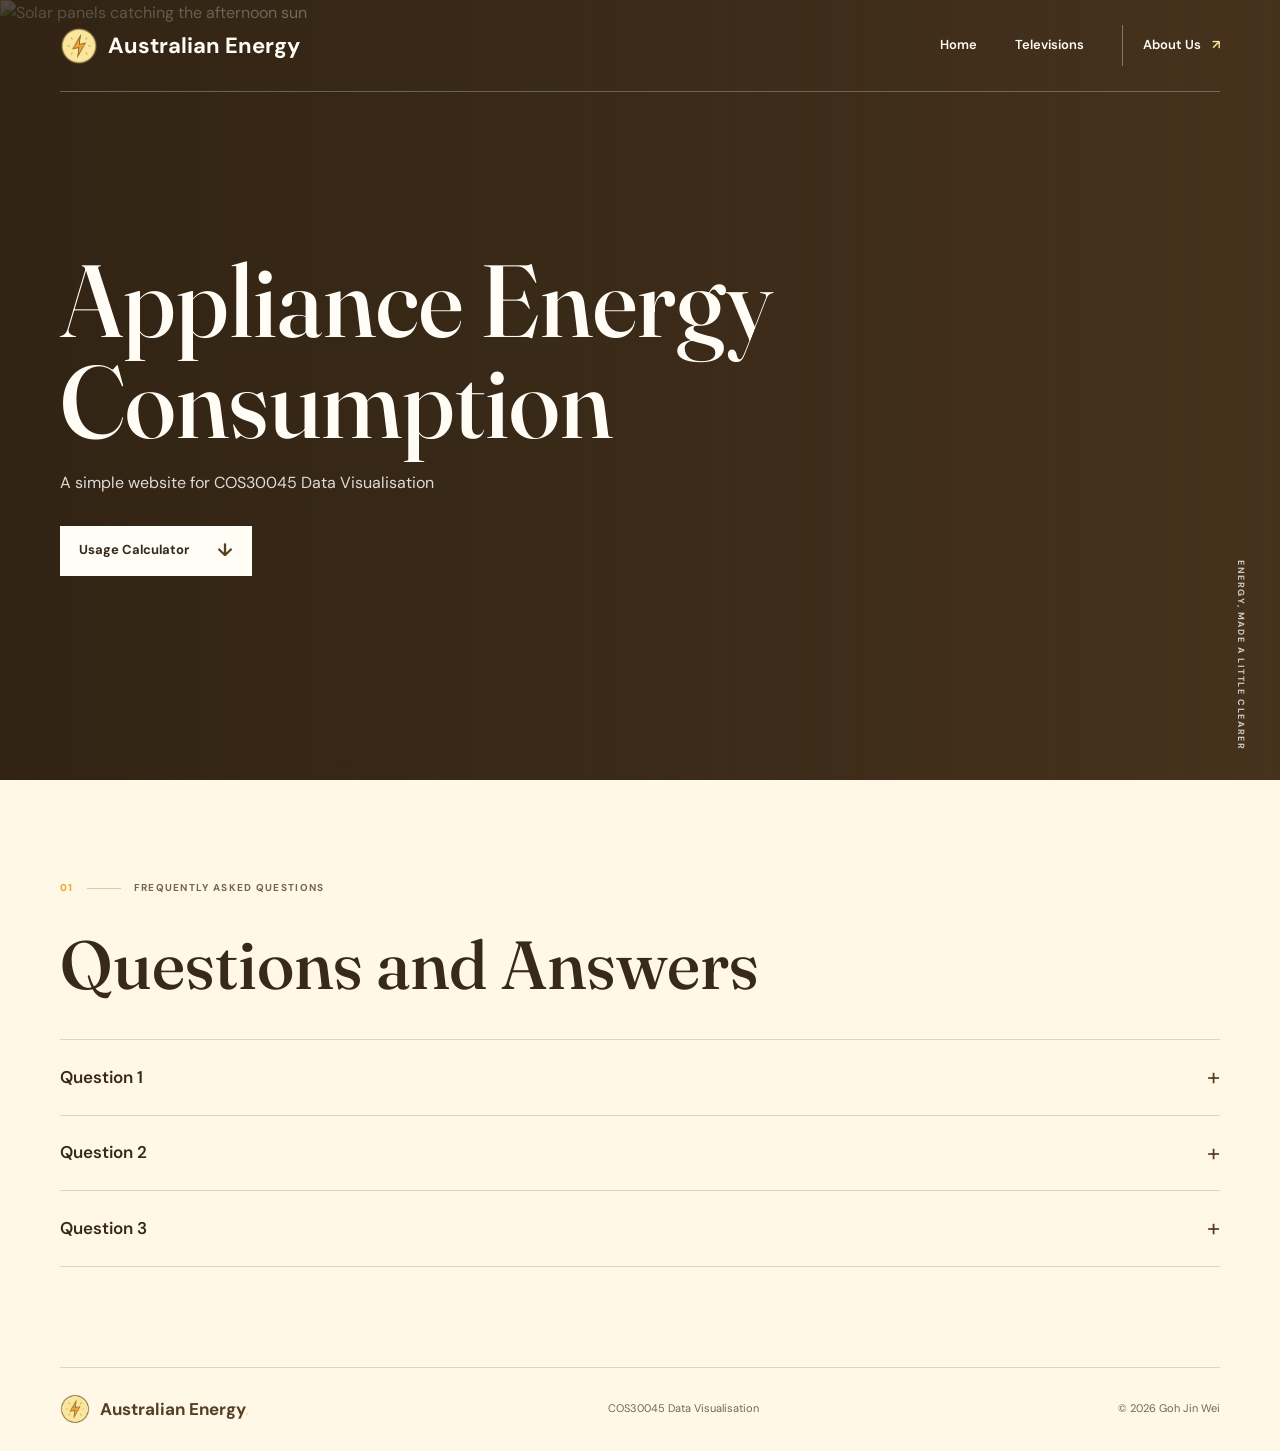
==== Exercise 0.2/energy-webpage-v1/index.html @ bd48f7db "basic website header, footer and navbar done" ====
<!doctype html>
<html lang="en">
	<head>
		<meta charset="utf-8">
		<meta name="viewport" content="width=device-width, initial-scale=1">
		<meta name="description" content="Simple ideas for understanding energy and making thoughtful choices at home.">
		<title>Appliance Energy Consumption </title>
		<link rel="preconnect" href="https://fonts.googleapis.com">
		<link rel="preconnect" href="https://fonts.gstatic.com" crossorigin>
		<link href="https://fonts.googleapis.com/css2?family=DM+Sans:wght@400;500;600;700&family=Fraunces:opsz,wght@9..144,500;9..144,600&display=swap" rel="stylesheet">
		<link rel="icon" href="images/PowerIcon.png" type="image/png">
		<link rel="stylesheet" href="css/styles.css">
		<script src="js/scripts.js" defer></script>
	</head>
	<body>
		<header class="hero" id="top">
			<img class="hero__image" src="https://images.unsplash.com/photo-1509391366360-2e959784a276?auto=format&fit=crop&w=2200&q=85" alt="Solar panels catching the afternoon sun">
			<div class="hero__shade"></div>

			<nav class="nav page-width" aria-label="Main navigation">
				<a class="brand" href="#top" aria-label="Current home">
					<img class="brand__icon" src="images/PowerIcon.png" alt="">
					<span>Australian Energy <span class="brand__period"></span></span>
				</a>
				<button class="nav__toggle" type="button" aria-expanded="false" aria-controls="nav-links" aria-label="Open navigation">
					<span></span><span></span>
				</button>
				<div class="nav__links" id="nav-links">
                    <a href="index.html">Home</a>
					<a href="televisions.html">Televisions</a>
					<a class="nav__contact" href="aboutus.html">About Us <span aria-hidden="true">↗</span></a>
				</div>
			</nav>

			<div class="hero__content page-width">
				<h1>Appliance Energy Consumption</h1>
				<p class="hero__intro">A simple website for COS30045 Data Visualisation</p>
				<a class="button button--light" href="usage.html">Usage Calculator <span aria-hidden="true">↓</span></a>
			</div>

			<div class="hero__note" aria-hidden="true">ENERGY, MADE A LITTLE CLEARER</div>
		</header>

		<main>
			<section class="faq section page-width" id="faq">
				<div class="section-kicker"><span>01</span><span class="section-kicker__line"></span><span>Frequently asked questions</span></div>
				<div class="faq__heading">
					<h2>Questions and Answers</h2>
				</div>
				<div class="faq__list">
					<article class="faq__item">
						<h3><button class="faq__question" type="button" aria-expanded="false" aria-controls="faq-answer-1">Question 1</button></h3>
						<div class="faq__answer" id="faq-answer-1" hidden><p>Placeholder answer</p></div>
					</article>
					<article class="faq__item">
						<h3><button class="faq__question" type="button" aria-expanded="false" aria-controls="faq-answer-2">Question 2</button></h3>
						<div class="faq__answer" id="faq-answer-2" hidden><p>Placeholder answer</p></div>
					</article>
					<article class="faq__item">
						<h3><button class="faq__question" type="button" aria-expanded="false" aria-controls="faq-answer-3">Question 3</button></h3>
						<div class="faq__answer" id="faq-answer-3" hidden><p>Placeholder answer</p></div>
					</article>
				</div>
			</section>
		</main>

		<footer class="footer page-width">
			<a class="brand brand--footer" href="#top"><img class="brand__icon" src="images/PowerIcon.png" alt=""><span>Australian Energy<span class="brand__period">.</span></span></a>
			<p>COS30045 Data Visualisation</p>
			<span>© <span id="year"></span> Goh Jin Wei</span>
		</footer>
	</body>
</html>
---- Exercise 0.2/energy-webpage-v1/css/styles.css ----
:root {
	color-scheme: light;
	--ink: #382a1b;
	--forest: #563f24;
	--leaf: #ffe49a;
	--paper: #fff8e7;
	--white: #fffdf6;
	--orange: #f2a21a;
	--muted: #76664d;
	--serif: "Fraunces", Georgia, serif;
	--sans: "DM Sans", "Segoe UI", sans-serif;
}

* { box-sizing: border-box; }

html { scroll-behavior: smooth; }

body {
	margin: 0;
	color: var(--ink);
	background: var(--paper);
	font-family: var(--sans);
	font-size: 16px;
	line-height: 1.6;
}

a { color: inherit; text-decoration: none; }
button { font: inherit; }

.page-width { width: min(1160px, calc(100% - 64px)); margin-inline: auto; }

.hero {
	position: relative;
	display: flex;
	min-height: min(780px, 92svh);
	flex-direction: column;
	overflow: hidden;
	color: var(--white);
	background: #49351f;
}

.hero__image, .hero__shade { position: absolute; inset: 0; width: 100%; height: 100%; }
.hero__image { object-fit: cover; object-position: center 53%; animation: arrive 1.1s ease-out both; }
.hero__shade { background: linear-gradient(90deg, rgb(45 32 18 / 82%) 0%, rgb(45 32 18 / 52%) 47%, rgb(45 32 18 / 10%) 100%); }

.nav { position: relative; z-index: 2; display: flex; min-height: 92px; align-items: center; justify-content: space-between; border-bottom: 1px solid rgb(255 255 255 / 27%); }
.brand { display: inline-flex; align-items: center; gap: 10px; color: var(--white); font-size: 22px; font-weight: 700; letter-spacing: 0; }
.brand__icon { display: block; width: 38px; height: 38px; flex: 0 0 auto; object-fit: contain; }
.brand__period { color: var(--leaf); }
.nav__links { display: flex; align-items: center; gap: 38px; font-size: 13px; font-weight: 600; }
.nav__links a { transition: color 160ms ease; }
.nav__links a:hover { color: var(--leaf); }
.nav__contact { padding: 10px 0 10px 20px; border-left: 1px solid rgb(255 255 255 / 35%); }
.nav__contact span { margin-left: 8px; color: var(--leaf); }
.nav__toggle { display: none; }

.hero__content { position: relative; z-index: 1; display: flex; flex: 1; flex-direction: column; align-items: flex-start; justify-content: center; padding-top: 36px; padding-bottom: 82px; animation: rise 700ms 100ms both; }
.eyebrow { display: flex; align-items: center; gap: 10px; margin: 0 0 22px; color: var(--leaf); font-size: 11px; font-weight: 700; letter-spacing: 1.4px; text-transform: uppercase; }
.eyebrow > span { width: 7px; height: 7px; border-radius: 50%; background: var(--orange); }
h1, h2, h3, p { margin-top: 0; }
h1, h2 { font-family: var(--serif); font-weight: 500; letter-spacing: 0; }
h1 { max-width: 720px; margin-bottom: 19px; font-size: clamp(58px, 8vw, 104px); line-height: .98; }
h1 em, h2 em { color: var(--leaf); font-weight: 500; }
.hero__intro { max-width: 440px; margin-bottom: 30px; color: rgb(255 254 250 / 84%); font-size: 16px; }
.button { display: inline-flex; min-height: 50px; align-items: center; justify-content: center; gap: 28px; padding: 0 19px; font-size: 13px; font-weight: 700; transition: transform 160ms ease, background 160ms ease; }
.button:hover { transform: translateY(-2px); }
.button--light { color: var(--ink); background: var(--white); }
.button--light span { color: var(--forest); font-size: 18px; }
.hero__note { position: absolute; right: 32px; bottom: 30px; color: rgb(255 255 255 / 75%); font-size: 9px; font-weight: 700; letter-spacing: 1.6px; writing-mode: vertical-rl; }

.section { padding-block: 112px; }
.section-kicker { display: flex; align-items: center; gap: 13px; color: var(--muted); font-size: 10px; font-weight: 700; letter-spacing: 1.3px; text-transform: uppercase; }
.section-kicker > span:first-child { color: var(--orange); }
.section-kicker__line { width: 34px; height: 1px; background: #d9cba9; }
.intro__grid { display: grid; grid-template-columns: 1.1fr .9fr; gap: 10%; align-items: start; margin-top: 36px; }
.intro h2, .closing h2 { max-width: 570px; margin-bottom: 0; font-size: clamp(42px, 5.5vw, 68px); line-height: 1.08; }
.intro h2 em, .closing h2 em { color: var(--forest); }
.intro__copy { padding-top: 7px; color: #695a43; font-size: 14px; }
.intro__copy p { margin-bottom: 17px; }
.text-link { display: inline-flex; gap: 18px; align-items: center; margin-top: 7px; color: var(--forest); font-size: 13px; font-weight: 700; }
.text-link span { color: var(--orange); font-size: 17px; }
.energy-strip { display: grid; grid-template-columns: repeat(3, 1fr); gap: 36px; margin-top: 82px; padding-top: 24px; border-top: 1px solid #e2d5b6; }
.energy-point__number { color: var(--orange); font-size: 11px; font-weight: 700; letter-spacing: 1px; }
.energy-point h3 { margin: 14px 0 8px; font-size: 17px; font-weight: 600; }
.energy-point p { max-width: 295px; margin-bottom: 0; color: var(--muted); font-size: 13px; }

.habits { padding-block: 104px 112px; color: var(--white); background: var(--forest); }
.section-kicker--light { color: rgb(255 254 250 / 65%); }
.section-kicker--light .section-kicker__line { background: rgb(255 255 255 / 28%); }
.habits__heading { display: flex; align-items: end; justify-content: space-between; gap: 40px; margin: 33px 0 56px; }
.habits__heading h2 { margin: 0; font-size: clamp(44px, 5.5vw, 68px); line-height: 1.05; }
.habits__heading h2 em { color: var(--leaf); }
.habits__heading > p { max-width: 300px; margin: 0 0 6px; color: rgb(255 254 250 / 70%); font-size: 14px; }
.habit { display: grid; grid-template-columns: 58px 1fr 30px; gap: 20px; align-items: center; padding: 23px 0; border-top: 1px solid rgb(255 255 255 / 24%); }
.habit:last-child { border-bottom: 1px solid rgb(255 255 255 / 24%); }
.habit__index { align-self: start; padding-top: 4px; color: var(--leaf); font-family: var(--serif); font-size: 21px; }
.habit h3 { margin: 0 0 3px; font-size: 18px; font-weight: 600; }
.habit p { margin: 0; color: rgb(255 254 250 / 66%); font-size: 13px; }
.habit__arrow { color: var(--leaf); font-size: 21px; }

.faq { padding-block: 100px; }
.faq__heading { display: flex; align-items: end; justify-content: space-between; gap: 30px; margin: 32px 0 38px; }
.faq__heading h2 { margin: 0; font-size: clamp(42px, 5.5vw, 68px); line-height: 1.08; }
.faq__heading h2 em { color: var(--forest); }
.faq__heading p { margin: 0 0 7px; color: var(--muted); font-size: 14px; }
.faq__item { border-top: 1px solid #e2d5b6; }
.faq__item:last-child { border-bottom: 1px solid #e2d5b6; }
.faq__item h3 { margin: 0; }
.faq__question { display: flex; width: 100%; min-height: 70px; align-items: center; justify-content: space-between; gap: 20px; padding: 18px 0; border: 0; color: var(--ink); background: transparent; text-align: left; font-size: 17px; font-weight: 600; cursor: pointer; }
.faq__question::after { content: "+"; color: var(--forest); font-size: 24px; font-weight: 400; }
.faq__question[aria-expanded="true"]::after { content: "−"; }
.faq__question:focus-visible { outline: 2px solid var(--orange); outline-offset: 4px; }
.faq__answer { max-width: 700px; padding: 0 36px 19px 0; color: var(--muted); font-size: 14px; }
.faq__answer p { margin: 0; }

.closing { display: grid; grid-template-columns: 100px 1fr .72fr; gap: 35px; align-items: center; padding-block: 100px; }
.closing__stamp { display: grid; width: 70px; aspect-ratio: 1; place-items: center; border: 1px solid #c8b58d; border-radius: 50%; color: var(--forest); }
.closing__stamp span { color: var(--orange); }
.eyebrow--dark { margin-bottom: 13px; color: var(--forest); }
.closing h2 { font-size: clamp(37px, 4.6vw, 56px); }
.closing__copy { max-width: 280px; margin: 34px 0 0; color: var(--muted); font-size: 13px; }
.footer { display: flex; min-height: 84px; align-items: center; justify-content: space-between; border-top: 1px solid #e2d5b6; }
.brand--footer { color: var(--forest); font-size: 17px; }
.brand--footer .brand__icon { width: 30px; height: 30px; }
.footer p, .footer > span { margin: 0; color: var(--muted); font-size: 11px; }

@keyframes arrive { from { transform: scale(1.035); opacity: .7; } to { transform: scale(1); opacity: 1; } }
@keyframes rise { from { transform: translateY(16px); opacity: 0; } to { transform: translateY(0); opacity: 1; } }

@media (max-width: 760px) {
	.page-width { width: min(100% - 40px, 560px); }
	.hero { min-height: 700px; min-height: min(780px, 92svh); }
	.hero__image { object-position: 59% center; }
	.hero__shade { background: linear-gradient(90deg, rgb(45 32 18 / 82%), rgb(45 32 18 / 46%)); }
	.nav { min-height: 76px; }
	.nav__toggle { z-index: 2; display: flex; width: 42px; height: 42px; flex-direction: column; align-items: center; justify-content: center; gap: 6px; border: 1px solid rgb(255 255 255 / 45%); background: transparent; }
	.nav__toggle span { width: 16px; height: 1px; background: var(--white); }
	.nav__links { position: absolute; top: 66px; right: 0; left: 0; display: none; align-items: stretch; gap: 0; padding: 8px 20px; background: var(--forest); }
	.nav__links.is-open { display: flex; flex-direction: column; }
	.nav__links a { padding: 14px 0; border-bottom: 1px solid rgb(255 255 255 / 18%); }
	.nav__links a:last-child { border: 0; }
	.nav__contact { padding-left: 0; border-left: 0; }
	.hero__content { padding-top: 25px; padding-bottom: 76px; }
	h1 { font-size: clamp(56px, 13vw, 82px); }
	.hero__intro { max-width: 390px; font-size: 15px; }
	.hero__note { right: 20px; bottom: 20px; }
	.section { padding-block: 78px; }
	.intro__grid { grid-template-columns: 1fr; gap: 23px; margin-top: 27px; }
	.intro h2 { max-width: 500px; font-size: 52px; }
	.energy-strip { grid-template-columns: 1fr; gap: 25px; margin-top: 48px; }
	.energy-point { display: grid; grid-template-columns: 42px 1fr; column-gap: 13px; }
	.energy-point__number { grid-row: span 2; padding-top: 2px; }
	.energy-point h3 { margin: 0 0 5px; }
	.energy-point p { max-width: 420px; }
	.habits { padding-block: 78px; }
	.habits__heading { align-items: start; flex-direction: column; gap: 17px; margin: 29px 0 36px; }
	.habits__heading h2 { font-size: 54px; }
	.habit { grid-template-columns: 34px 1fr 22px; gap: 12px; }
	.habit h3 { font-size: 16px; }
	.faq { padding-block: 76px; }
	.faq__heading { align-items: start; flex-direction: column; gap: 12px; margin: 27px 0 27px; }
	.faq__heading h2 { font-size: 48px; }
	.faq__question { min-height: 64px; font-size: 15px; }
	.closing { grid-template-columns: 58px 1fr; gap: 20px; padding-block: 75px; }
	.closing__stamp { width: 52px; font-size: 30px; }
	.closing h2 { font-size: 43px; }
	.closing__copy { grid-column: 2; margin: 0; }
	.footer { min-height: 110px; flex-wrap: wrap; gap: 8px 20px; padding-block: 18px; }
	.footer p { order: 3; width: 100%; }
}

@media (prefers-reduced-motion: reduce) {
	*, *::before, *::after { scroll-behavior: auto !important; animation-duration: .01ms !important; animation-iteration-count: 1 !important; transition-duration: .01ms !important; }
}
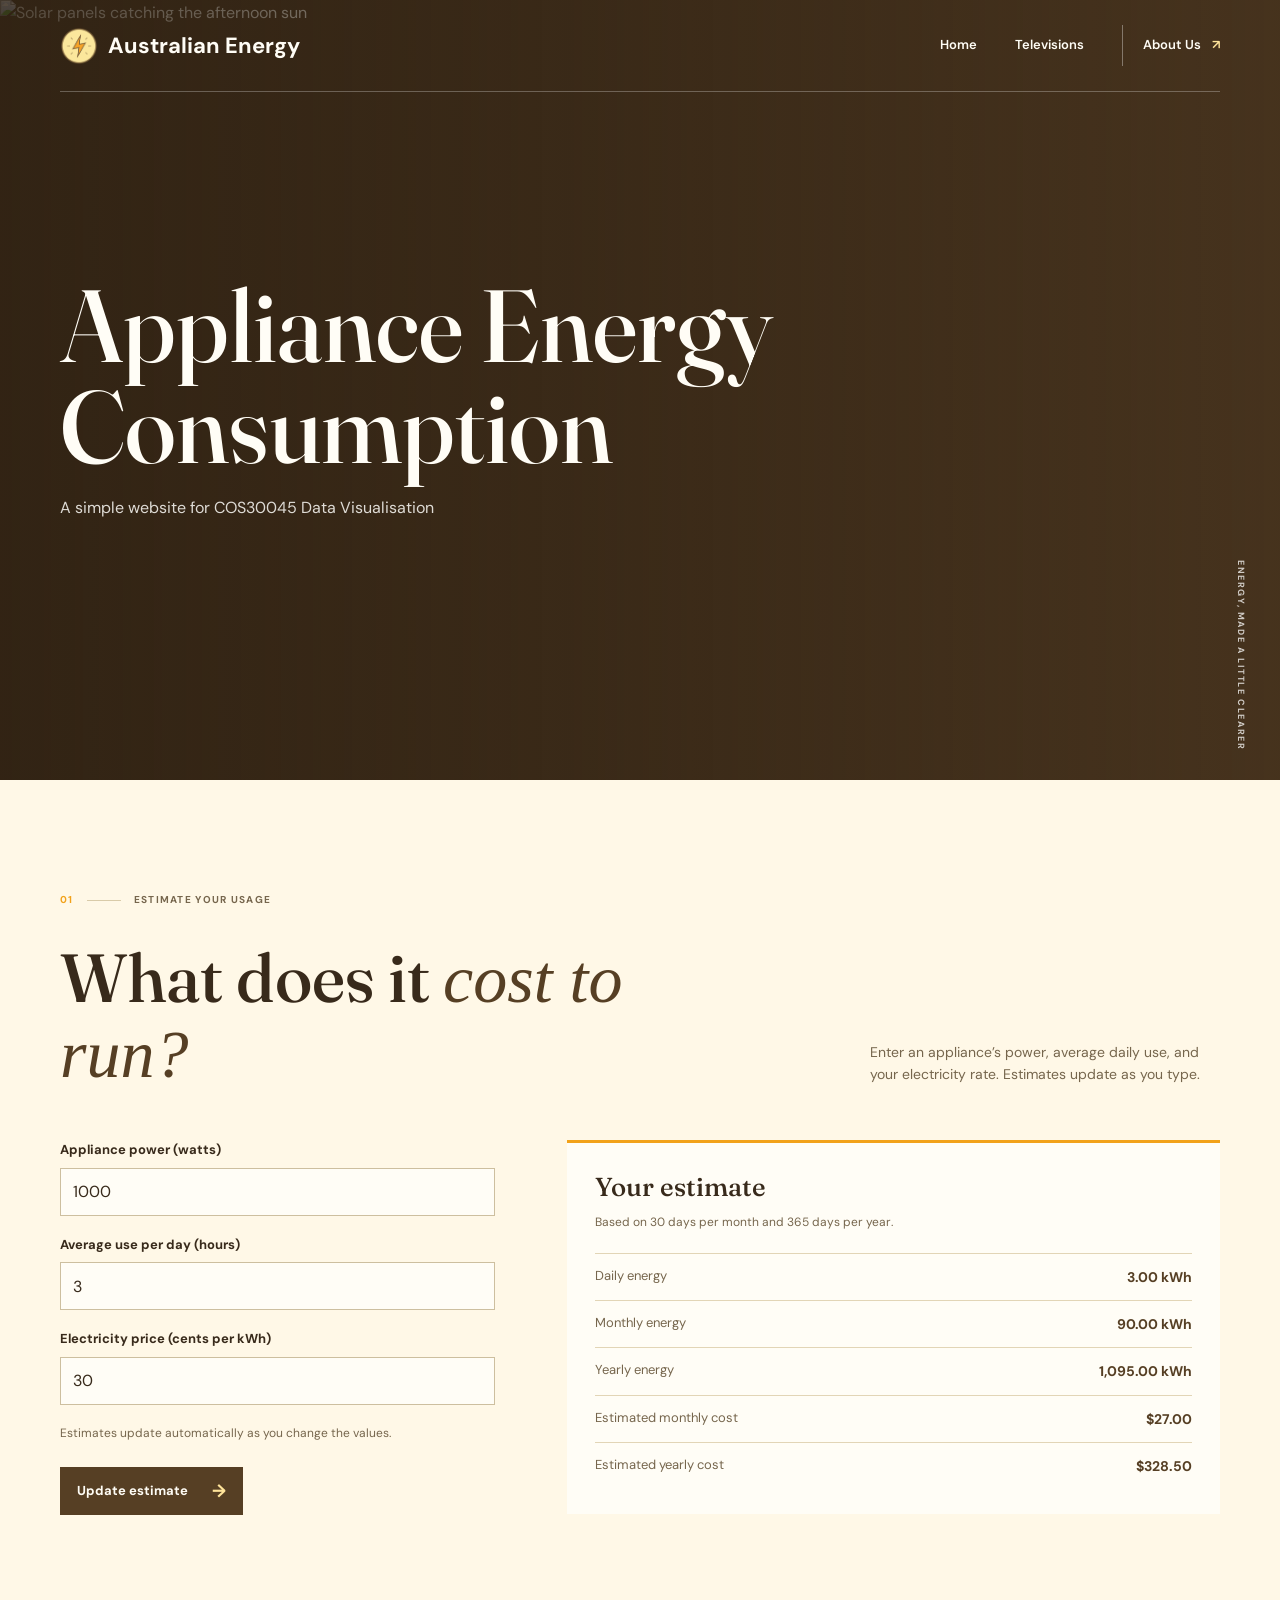
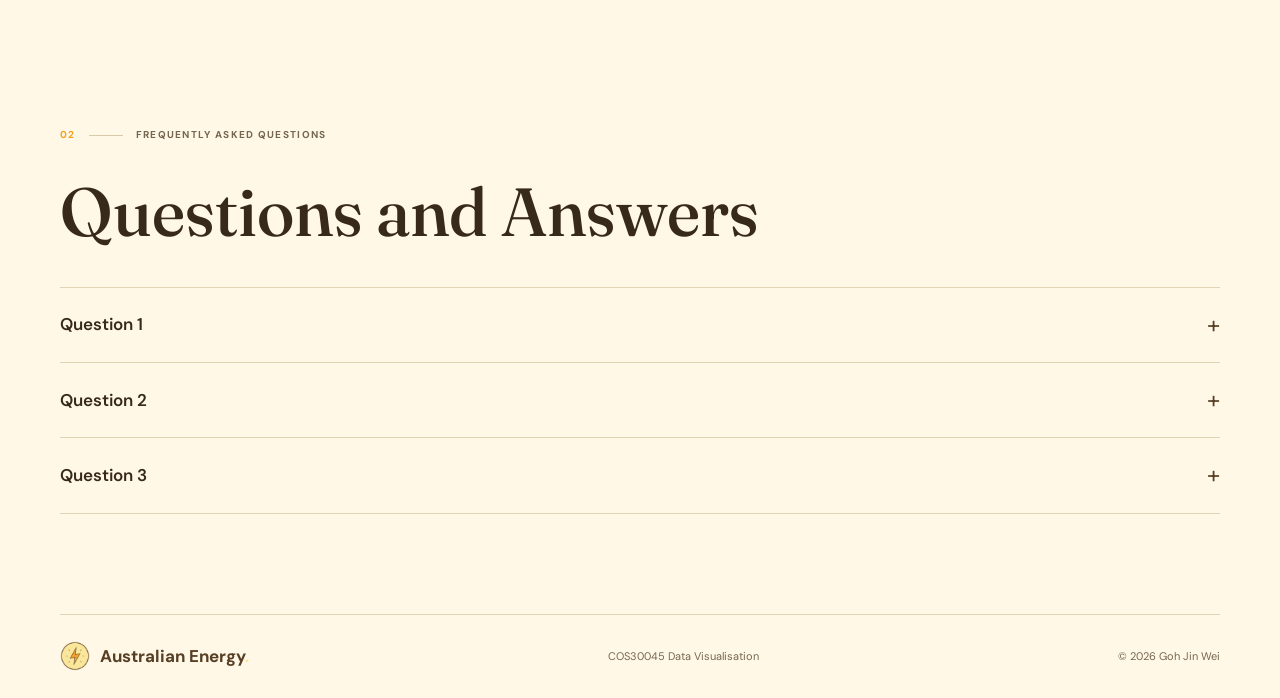
==== commit 3d58f9ca: "added the calculator thing" ====
--- a/Exercise 0.2/energy-webpage-v1/index.html
+++ b/Exercise 0.2/energy-webpage-v1/index.html
@@ -35,15 +35,53 @@
 			<div class="hero__content page-width">
 				<h1>Appliance Energy Consumption</h1>
 				<p class="hero__intro">A simple website for COS30045 Data Visualisation</p>
-				<a class="button button--light" href="usage.html">Usage Calculator <span aria-hidden="true">↓</span></a>
 			</div>
 
 			<div class="hero__note" aria-hidden="true">ENERGY, MADE A LITTLE CLEARER</div>
 		</header>
 
 		<main>
+			<section class="calculator section page-width" id="calculator" aria-labelledby="calculator-title">
+				<div class="section-kicker"><span>01</span><span class="section-kicker__line"></span><span>Estimate your usage</span></div>
+				<div class="calculator__heading">
+					<h2 id="calculator-title">What does it <em>cost to run?</em></h2>
+					<p>Enter an appliance’s power, average daily use, and your electricity rate. Estimates update as you type.</p>
+				</div>
+
+				<div class="calculator__layout">
+					<form class="calculator__form" id="calculator-form" novalidate>
+						<div class="calculator__field">
+							<label for="power">Appliance power (watts)</label>
+							<input id="power" name="power" type="number" min="1" step="any" value="1000" required inputmode="decimal">
+						</div>
+						<div class="calculator__field">
+							<label for="hours">Average use per day (hours)</label>
+							<input id="hours" name="hours" type="number" min="0" max="24" step="any" value="3" required inputmode="decimal">
+						</div>
+						<div class="calculator__field">
+							<label for="price">Electricity price (cents per kWh)</label>
+							<input id="price" name="price" type="number" min="0" step="any" value="30" required inputmode="decimal">
+						</div>
+						<p class="calculator__feedback" id="calculator-feedback" role="status" aria-live="polite">Estimates update automatically as you change the values.</p>
+						<button class="calculator__button" type="submit">Update estimate <span aria-hidden="true">→</span></button>
+					</form>
+
+					<section class="calculator__results" aria-label="Estimated energy and cost">
+						<h3>Your estimate</h3>
+						<p>Based on 30 days per month and 365 days per year.</p>
+						<dl>
+							<div><dt>Daily energy</dt><dd><output id="daily-energy">-- kWh</output></dd></div>
+							<div><dt>Monthly energy</dt><dd><output id="monthly-energy">-- kWh</output></dd></div>
+							<div><dt>Yearly energy</dt><dd><output id="yearly-energy">-- kWh</output></dd></div>
+							<div><dt>Estimated monthly cost</dt><dd><output id="monthly-cost">--</output></dd></div>
+							<div><dt>Estimated yearly cost</dt><dd><output id="yearly-cost">--</output></dd></div>
+						</dl>
+					</section>
+				</div>
+			</section>
+
 			<section class="faq section page-width" id="faq">
-				<div class="section-kicker"><span>01</span><span class="section-kicker__line"></span><span>Frequently asked questions</span></div>
+				<div class="section-kicker"><span>02</span><span class="section-kicker__line"></span><span>Frequently asked questions</span></div>
 				<div class="faq__heading">
 					<h2>Questions and Answers</h2>
 				</div>
--- a/Exercise 0.2/energy-webpage-v1/css/styles.css
+++ b/Exercise 0.2/energy-webpage-v1/css/styles.css
@@ -72,6 +72,29 @@
 .section-kicker { display: flex; align-items: center; gap: 13px; color: var(--muted); font-size: 10px; font-weight: 700; letter-spacing: 1.3px; text-transform: uppercase; }
 .section-kicker > span:first-child { color: var(--orange); }
 .section-kicker__line { width: 34px; height: 1px; background: #d9cba9; }
+.calculator__heading { display: flex; align-items: end; justify-content: space-between; gap: 40px; margin: 33px 0 48px; }
+.calculator__heading h2 { max-width: 620px; margin: 0; font-size: clamp(42px, 5.5vw, 68px); line-height: 1.08; }
+.calculator__heading h2 em { color: var(--forest); }
+.calculator__heading > p { max-width: 350px; margin: 0 0 6px; color: var(--muted); font-size: 14px; }
+.calculator__layout { display: grid; grid-template-columns: minmax(260px, .8fr) minmax(0, 1.2fr); gap: 72px; }
+.calculator__form { display: grid; align-content: start; gap: 19px; }
+.calculator__field { display: grid; gap: 7px; }
+.calculator__field label { font-size: 13px; font-weight: 700; }
+.calculator__field input { width: 100%; min-height: 48px; padding: 10px 12px; border: 1px solid #cdbf9f; border-radius: 0; color: var(--ink); background: var(--white); font: inherit; font-variant-numeric: tabular-nums; }
+.calculator__field input:focus-visible { outline: 2px solid var(--orange); outline-offset: 2px; }
+.calculator__feedback { min-height: 24px; margin: 0; color: var(--muted); font-size: 12px; }
+.calculator__feedback.is-error { color: #a33b22; }
+.calculator__button { display: inline-flex; min-height: 48px; width: fit-content; align-items: center; gap: 24px; padding: 0 17px; border: 0; color: var(--white); background: var(--forest); font-size: 13px; font-weight: 700; cursor: pointer; }
+.calculator__button span { color: var(--leaf); font-size: 18px; }
+.calculator__button:hover { background: #432f1a; }
+.calculator__results { align-self: start; padding: 24px 28px; border-top: 3px solid var(--orange); background: #fffdf6; }
+.calculator__results h3 { margin: 0 0 5px; font-family: var(--serif); font-size: 26px; font-weight: 500; }
+.calculator__results > p { margin: 0 0 20px; color: var(--muted); font-size: 12px; }
+.calculator__results dl { margin: 0; }
+.calculator__results dl > div { display: flex; justify-content: space-between; gap: 18px; padding: 12px 0; border-top: 1px solid #e2d5b6; }
+.calculator__results dt { color: var(--muted); font-size: 13px; }
+.calculator__results dd { margin: 0; color: var(--forest); font-size: 14px; font-weight: 700; font-variant-numeric: tabular-nums; text-align: right; }
+.calculator__results output { display: inline; }
 .intro__grid { display: grid; grid-template-columns: 1.1fr .9fr; gap: 10%; align-items: start; margin-top: 36px; }
 .intro h2, .closing h2 { max-width: 570px; margin-bottom: 0; font-size: clamp(42px, 5.5vw, 68px); line-height: 1.08; }
 .intro h2 em, .closing h2 em { color: var(--forest); }
@@ -145,6 +168,11 @@
 	.hero__intro { max-width: 390px; font-size: 15px; }
 	.hero__note { right: 20px; bottom: 20px; }
 	.section { padding-block: 78px; }
+	.calculator__heading { align-items: start; flex-direction: column; gap: 16px; margin: 28px 0 32px; }
+	.calculator__heading h2 { font-size: 48px; }
+	.calculator__layout { grid-template-columns: 1fr; gap: 38px; }
+	.calculator__results { padding: 21px 18px; }
+	.calculator__results dl > div { gap: 10px; }
 	.intro__grid { grid-template-columns: 1fr; gap: 23px; margin-top: 27px; }
 	.intro h2 { max-width: 500px; font-size: 52px; }
 	.energy-strip { grid-template-columns: 1fr; gap: 25px; margin-top: 48px; }
